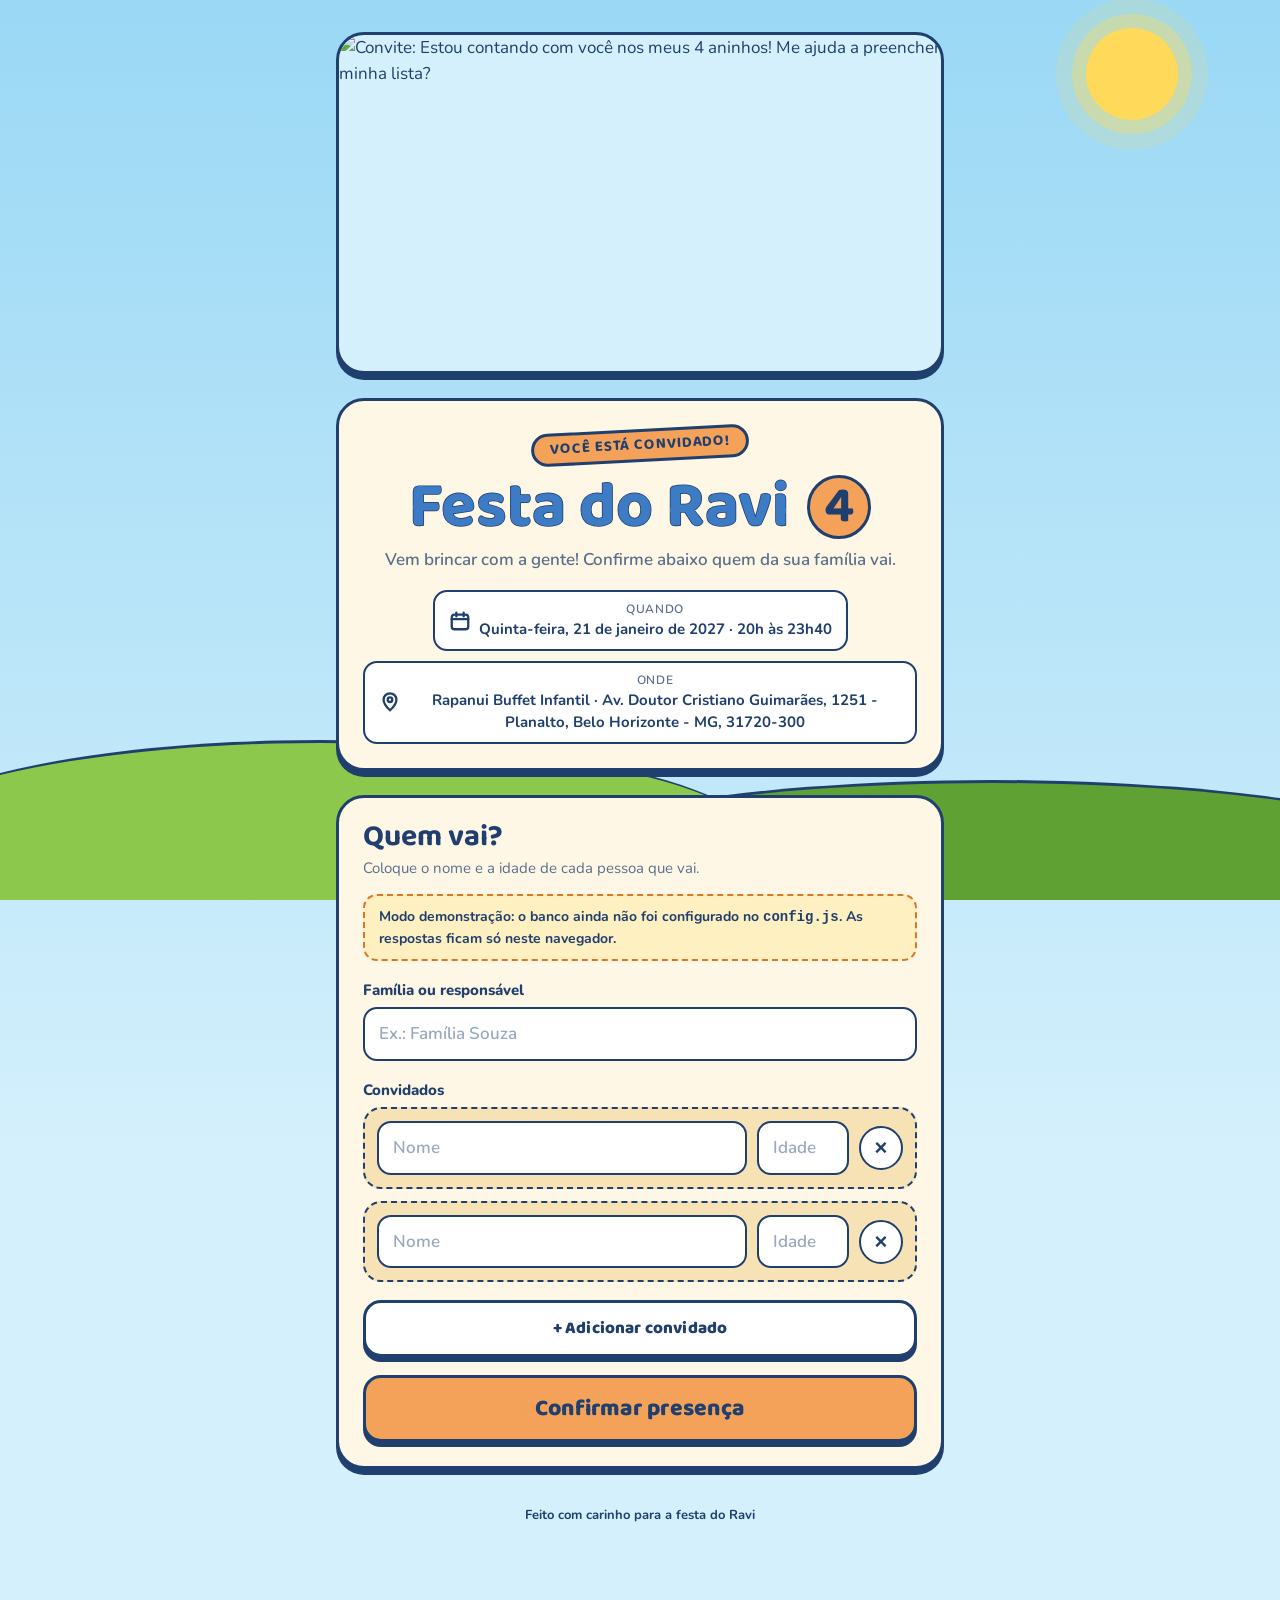
==== index.html @ a1134763 "Add files via upload" ====
<!doctype html>
<html lang="pt-BR">
<head>
  <meta charset="utf-8">
  <meta name="viewport" content="width=device-width, initial-scale=1, viewport-fit=cover">
  <title>Confirme sua presença 🎉</title>
  <meta name="description" content="Confirme a presença dos convidados na festa.">
  <link rel="preconnect" href="https://fonts.googleapis.com">
  <link rel="preconnect" href="https://fonts.gstatic.com" crossorigin>
  <link rel="stylesheet" href="https://fonts.googleapis.com/css2?family=Baloo+2:wght@600;700;800&family=Nunito:wght@600;700;800;900&display=swap">
  <link rel="stylesheet" href="styles.css">
  <script src="config.js"></script>
  <script src="app.js"></script>
</head>
<body>
  <div class="cenario" aria-hidden="true">
    <div class="sol"></div>
    <div class="nuvem n1"></div><div class="nuvem n2"></div><div class="nuvem n3"></div>
    <div class="morro m1"></div><div class="morro m2"></div>
  </div>

  <main class="pagina">
    <img class="topo-img" alt="Convite: Estou contando com você nos meus 4 aninhos! Me ajuda a preencher minha lista?" hidden>

    <section class="cartao convite">
      <span class="etiqueta">Você está convidado!</span>
      <h1>Festa do <span data-festa="aniversariante">Ravi</span> <span class="idade-bola" data-festa="idade">4</span></h1>
      <p class="sub">Vem brincar com a gente! Confirme abaixo quem da sua família vai.</p>
      <div class="infos">
        <div class="info">
          <svg width="22" height="22" viewBox="0 0 24 24" fill="none" stroke="currentColor" stroke-width="2.5" stroke-linecap="round"><rect x="3" y="5" width="18" height="16" rx="3"/><path d="M3 10h18M8 3v4M16 3v4"/></svg>
          <div><small>Quando</small><span data-festa="data"></span> · <span data-festa="horario"></span></div>
        </div>
        <div class="info">
          <svg width="22" height="22" viewBox="0 0 24 24" fill="none" stroke="currentColor" stroke-width="2.5" stroke-linecap="round"><path d="M12 21s-7-6.2-7-11.5A7 7 0 0 1 19 9.5C19 14.8 12 21 12 21z"/><circle cx="12" cy="9.5" r="2.5"/></svg>
          <div><small>Onde</small><span data-festa="local"></span></div>
        </div>
      </div>
    </section>

    <section class="cartao" id="area-form">
      <h2>Quem vai?</h2>
      <p class="dica"><span id="prazo">Confirme até <b data-festa="confirmarAte"></b>. </span>Coloque o nome e a idade de cada pessoa que vai.</p>
      <p class="aviso-demo" hidden>Modo demonstração: o banco ainda não foi configurado no <code>config.js</code>. As respostas ficam só neste navegador.</p>

      <form id="form" novalidate>
        <div>
          <label for="familia">Família ou responsável</label>
          <input id="familia" name="familia" maxlength="80" autocomplete="family-name" placeholder="Ex.: Família Souza" required>
        </div>

        <div>
          <label>Convidados</label>
          <div class="convidados" id="convidados"></div>
        </div>

        <button type="button" class="btn secundario" id="adicionar">+ Adicionar convidado</button>

        <p class="erro" id="erro" role="alert" hidden></p>
        <button type="submit" class="btn grande" id="enviar">Confirmar presença</button>
      </form>
    </section>

    <section class="cartao sucesso" id="area-ok" hidden>
      <div class="patinhas" aria-hidden="true">
        <svg width="34" height="34" viewBox="0 0 32 32" fill="currentColor"><ellipse cx="16" cy="21" rx="7" ry="6"/><ellipse cx="7" cy="13" rx="3" ry="4"/><ellipse cx="13" cy="8" rx="3" ry="4"/><ellipse cx="19" cy="8" rx="3" ry="4"/><ellipse cx="25" cy="13" rx="3" ry="4"/></svg>
        <svg width="34" height="34" viewBox="0 0 32 32" fill="currentColor"><ellipse cx="16" cy="21" rx="7" ry="6"/><ellipse cx="7" cy="13" rx="3" ry="4"/><ellipse cx="13" cy="8" rx="3" ry="4"/><ellipse cx="19" cy="8" rx="3" ry="4"/><ellipse cx="25" cy="13" rx="3" ry="4"/></svg>
        <svg width="34" height="34" viewBox="0 0 32 32" fill="currentColor"><ellipse cx="16" cy="21" rx="7" ry="6"/><ellipse cx="7" cy="13" rx="3" ry="4"/><ellipse cx="13" cy="8" rx="3" ry="4"/><ellipse cx="19" cy="8" rx="3" ry="4"/><ellipse cx="25" cy="13" rx="3" ry="4"/></svg>
      </div>
      <h2>Presença confirmada!</h2>
      <p class="dica" style="margin:0">Obrigado! Já anotamos:</p>
      <ul id="confirmados"></ul>
      <p class="dica" style="margin:0">Até a festa!</p>
      <button type="button" class="btn secundario" id="denovo">Confirmar outra família</button>
    </section>

    <p class="rodape">Feito com carinho para a festa do <span data-festa="aniversariante"></span></p>
  </main>

  <template id="tpl-convidado">
    <div class="convidado">
      <input class="c-nome" maxlength="80" placeholder="Nome" aria-label="Nome do convidado">
      <input class="c-idade" type="number" inputmode="numeric" min="0" max="120" placeholder="Idade" aria-label="Idade">
      <button type="button" class="btn-remover" aria-label="Remover convidado">×</button>
    </div>
  </template>

  <script>
    const lista = document.getElementById('convidados');
    const tpl = document.getElementById('tpl-convidado');
    const erro = document.getElementById('erro');
    let seq = 0;

    function adicionar(foco) {
      const linha = tpl.content.firstElementChild.cloneNode(true);
      seq++;
      linha.querySelector('.c-nome').id = 'nome-' + seq;
      linha.querySelector('.c-idade').id = 'idade-' + seq;
      linha.querySelector('.btn-remover').addEventListener('click', () => {
        if (lista.children.length > 1) linha.remove();
        else { linha.querySelector('.c-nome').value = ''; linha.querySelector('.c-idade').value = ''; }
      });
      lista.appendChild(linha);
      if (foco) linha.querySelector('.c-nome').focus();
    }

    function mostrarErro(msg) { erro.textContent = msg; erro.hidden = !msg; }

    document.getElementById('adicionar').addEventListener('click', () => adicionar(true));

    document.getElementById('form').addEventListener('submit', async (e) => {
      e.preventDefault();
      mostrarErro('');
      const familia = document.getElementById('familia').value.trim();
      const convidados = [];
      for (const linha of lista.children) {
        const nome = linha.querySelector('.c-nome').value.trim();
        const idadeTxt = linha.querySelector('.c-idade').value.trim();
        if (!nome && !idadeTxt) continue;
        const idade = Number(idadeTxt);
        if (!nome) return mostrarErro('Falta o nome de um convidado.');
        if (idadeTxt === '' || !Number.isInteger(idade) || idade < 0 || idade > 120)
          return mostrarErro('Informe a idade de ' + nome + ' (só números, ex.: 4 ou 35).');
        convidados.push({ nome, idade });
      }
      if (!familia) { document.getElementById('familia').focus(); return mostrarErro('Escreva o nome da família ou do responsável.'); }
      if (!convidados.length) return mostrarErro('Adicione pelo menos um convidado.');

      const btn = document.getElementById('enviar');
      btn.disabled = true; btn.textContent = 'Enviando…';
      try {
        await DB.confirmar(familia, convidados);
        const ul = document.getElementById('confirmados');
        ul.replaceChildren(...convidados.map(c => {
          const li = document.createElement('li');
          li.textContent = c.nome + ' · ' + c.idade + (c.idade === 1 ? ' ano' : ' anos');
          return li;
        }));
        document.getElementById('area-form').hidden = true;
        document.getElementById('area-ok').hidden = false;
        window.scrollTo({ top: 0, behavior: 'smooth' });
      } catch (err) {
        mostrarErro('Não conseguimos enviar agora. Verifique a internet e tente de novo.');
        console.error(err);
      } finally {
        btn.disabled = false; btn.textContent = 'Confirmar presença';
      }
    });

    document.getElementById('denovo').addEventListener('click', () => {
      document.getElementById('form').reset();
      lista.replaceChildren(); adicionar(); adicionar();
      document.getElementById('area-ok').hidden = true;
      document.getElementById('area-form').hidden = false;
      document.getElementById('familia').focus();
    });

    if (!FESTA.confirmarAte) document.getElementById('prazo').hidden = true;
    adicionar(); adicionar();
  </script>
</body>
</html>
---- styles.css ----
/* Tema: desenho de quintal ensolarado — céu azul, morros verdes, contorno de desenho animado.
   Paleta inspirada nos azuis e laranjas de um cachorrinho de desenho. Tema único (sempre claro). */
:root {
  --ceu: #9AD8F5;
  --ceu-claro: #D4F0FC;
  --azul: #3D7BC4;
  --azul-escuro: #1F3F6E;
  --laranja: #F4A259;
  --laranja-escuro: #D9772B;
  --creme: #FFF7E6;
  --areia: #F7E2B5;
  --grama: #8CC84B;
  --grama-escura: #5FA132;
  --texto: #1F3F6E;
  --suave: #5B6F8C;
  --erro: #C8423B;
  --contorno: 3px solid var(--azul-escuro);
  --sombra: 0 6px 0 var(--azul-escuro);
  --fonte-titulo: 'Baloo 2', 'Arial Rounded MT Bold', system-ui, sans-serif;
  --fonte: 'Nunito', system-ui, -apple-system, 'Segoe UI', sans-serif;
  color-scheme: light;
}

* { box-sizing: border-box; }
[hidden] { display: none !important; }
html { background: var(--ceu); }
body {
  margin: 0; min-height: 100vh;
  font-family: var(--fonte); font-size: 17px; line-height: 1.5; color: var(--texto);
  background: linear-gradient(180deg, var(--ceu) 0%, var(--ceu-claro) 70%, var(--ceu-claro) 100%);
  overflow-x: hidden;
}

/* ---------- Cenário ---------- */
.cenario { position: fixed; inset: 0; pointer-events: none; z-index: 0; overflow: hidden; }
.sol {
  position: absolute; top: 28px; right: 8%; width: 92px; height: 92px; border-radius: 50%;
  background: #FFD95A; box-shadow: 0 0 0 14px rgba(255, 217, 90, .35), 0 0 0 30px rgba(255, 217, 90, .15);
}
.nuvem { position: absolute; background: #fff; border-radius: 999px; height: 34px; opacity: .95; animation: flutuar 40s linear infinite; }
.nuvem::before, .nuvem::after { content: ""; position: absolute; background: #fff; border-radius: 50%; }
.nuvem::before { width: 46px; height: 46px; top: -22px; left: 18px; }
.nuvem::after { width: 34px; height: 34px; top: -14px; left: 52px; }
.n1 { width: 120px; top: 70px; left: -140px; }
.n2 { width: 96px; top: 190px; left: -140px; animation-duration: 55s; animation-delay: -20s; }
.n3 { width: 140px; top: 120px; left: -160px; animation-duration: 70s; animation-delay: -45s; }
@keyframes flutuar { to { transform: translateX(calc(100vw + 320px)); } }
.morro { position: absolute; bottom: -60px; border-radius: 50% 50% 0 0; border-top: var(--contorno); }
.m1 { left: -10%; width: 70%; height: 220px; background: var(--grama); }
.m2 { right: -15%; width: 75%; height: 180px; background: var(--grama-escura); }
@media (prefers-reduced-motion: reduce) { .nuvem { animation: none; left: auto; } .n1 { left: 6%; } .n2 { left: 55%; } .n3 { left: 30%; } }

/* ---------- Layout ---------- */
.pagina {
  position: relative; z-index: 1; max-width: 640px; margin: 0 auto;
  padding-block: 32px 120px;
  padding-left: max(16px, env(safe-area-inset-left, 0px));
  padding-right: max(16px, env(safe-area-inset-right, 0px));
  display: flex; flex-direction: column; gap: 24px;
}
.pagina.larga { max-width: 1040px; }

.cartao {
  background: var(--creme); border: var(--contorno); border-radius: 28px; box-shadow: var(--sombra);
  padding: 24px;
}

/* ---------- Convite ---------- */
.convite { text-align: center; position: relative; padding-top: 28px; }
.topo-img {
  display: block; width: 100%; max-width: 100%; height: auto; aspect-ratio: 1672 / 941; object-fit: cover;
  border: var(--contorno); border-radius: 28px; box-shadow: var(--sombra); background: var(--ceu-claro);
}
.etiqueta {
  display: inline-block; font-family: var(--fonte-titulo); font-weight: 700; font-size: 15px; letter-spacing: .06em; text-transform: uppercase;
  background: var(--laranja); color: var(--azul-escuro); border: var(--contorno); border-radius: 999px; padding: 2px 16px;
  transform: rotate(-3deg);
}
h1, h2, h3 { font-family: var(--fonte-titulo); line-height: 1.05; margin: 0; text-wrap: balance; }
h1 { font-size: clamp(40px, 11vw, 64px); color: var(--azul); margin-top: 12px; -webkit-text-stroke: 1.5px var(--azul-escuro); paint-order: stroke fill; }
.idade-bola {
  display: inline-grid; place-items: center; width: 1.25em; height: 1.25em; border-radius: 50%;
  background: var(--laranja); color: var(--azul-escuro); border: var(--contorno); font-size: .8em; vertical-align: .08em;
  -webkit-text-stroke: 0; margin-left: .1em;
}
.sub { color: var(--suave); margin: 6px 0 0; font-weight: 600; }
.infos { display: flex; flex-wrap: wrap; justify-content: center; gap: 10px; margin-top: 18px; }
.info { background: #fff; border: 2px solid var(--azul-escuro); border-radius: 14px; padding: 8px 14px; font-weight: 700; font-size: 15px; display: flex; gap: 8px; align-items: center; min-width: 0; }
.info small { display: block; font-weight: 600; color: var(--suave); font-size: 12px; text-transform: uppercase; letter-spacing: .06em; }
.info svg { flex: none; }

/* ---------- Formulário ---------- */
h2 { font-size: 30px; color: var(--azul-escuro); }
.dica { color: var(--suave); margin: 4px 0 0; font-size: 15px; }
form { display: flex; flex-direction: column; gap: 18px; margin-top: 18px; }
label { font-weight: 800; font-size: 15px; display: block; margin-bottom: 6px; }
input {
  width: 100%; font: inherit; font-weight: 700; color: var(--texto);
  background: #fff; border: 2.5px solid var(--azul-escuro); border-radius: 14px; padding: 12px 14px; min-height: 50px;
}
input::placeholder { color: #9AA8BC; font-weight: 600; }
input:focus-visible, button:focus-visible { outline: 4px solid var(--laranja); outline-offset: 2px; }

.convidados { display: flex; flex-direction: column; gap: 12px; }
.convidado {
  display: grid; grid-template-columns: 1fr 92px auto; gap: 10px; align-items: center;
  background: var(--areia); border: 2px dashed var(--azul-escuro); border-radius: 18px; padding: 12px;
}
.convidado .selo { grid-column: 1 / -1; justify-self: start; }
.btn-remover {
  width: 44px; height: 44px; border-radius: 50%; border: 2.5px solid var(--azul-escuro); background: #fff; color: var(--azul-escuro);
  font-size: 22px; font-weight: 800; cursor: pointer; line-height: 1;
}
.btn-remover:hover { background: var(--ceu-claro); }

.selo {
  font-size: 13px; font-weight: 800; border-radius: 999px; padding: 3px 12px; border: 2px solid var(--azul-escuro);
  background: #fff; color: var(--suave);
}
.selo.gratis { background: var(--ceu); color: var(--azul-escuro); }
.selo.paga { background: var(--laranja); color: var(--azul-escuro); }

.btn {
  font-family: var(--fonte-titulo); font-weight: 800; font-size: 20px; letter-spacing: .01em;
  border: var(--contorno); border-radius: 18px; padding: 12px 22px; cursor: pointer; min-height: 54px;
  background: var(--laranja); color: var(--azul-escuro); box-shadow: 0 5px 0 var(--azul-escuro);
  transition: transform .08s, box-shadow .08s;
}
.btn:hover { background: #F7B475; }
.btn:active { transform: translateY(4px); box-shadow: 0 1px 0 var(--azul-escuro); }
.btn[disabled] { opacity: .6; cursor: wait; }
.btn.azul { background: var(--azul); color: #fff; }
.btn.azul:hover { background: #4A8BD6; }
.btn.secundario { background: #fff; font-size: 17px; min-height: 48px; }
.btn.secundario:hover { background: var(--ceu-claro); }
.btn.grande { width: 100%; font-size: 23px; }

.erro { color: var(--erro); font-weight: 800; margin: 0; }
.regra { display: flex; flex-wrap: wrap; gap: 8px; align-items: center; font-size: 14px; color: var(--suave); font-weight: 600; }

.sucesso { text-align: center; display: flex; flex-direction: column; gap: 14px; align-items: center; }
.sucesso ul { list-style: none; padding: 0; margin: 0; display: flex; flex-wrap: wrap; gap: 8px; justify-content: center; }
.sucesso li { background: #fff; border: 2px solid var(--azul-escuro); border-radius: 999px; padding: 4px 14px; font-weight: 800; }
.patinhas { display: flex; gap: 10px; color: var(--laranja-escuro); }
.patinhas svg:nth-child(even) { transform: translateY(-10px) rotate(12deg); }
.patinhas svg:nth-child(odd) { transform: rotate(-10deg); }

.aviso-demo {
  background: #FFF0C2; border: 2px dashed var(--laranja-escuro); border-radius: 14px; padding: 10px 14px; font-size: 14px; font-weight: 700;
}
.rodape { text-align: center; font-size: 13px; color: var(--azul-escuro); font-weight: 700; }

/* ---------- Painel ---------- */
.painel-topo { display: flex; flex-wrap: wrap; align-items: center; justify-content: space-between; gap: 14px; }
.painel-topo h1 { font-size: clamp(32px, 7vw, 48px); margin: 0; }
.acoes { display: flex; gap: 10px; flex-wrap: wrap; }

.totais { display: grid; grid-template-columns: repeat(3, 1fr); gap: 14px; }
.total { border: var(--contorno); border-radius: 22px; padding: 14px 18px; box-shadow: var(--sombra); background: #fff; }
.total b { display: block; font-family: var(--fonte-titulo); font-size: 46px; line-height: 1; font-variant-numeric: tabular-nums; }
.total span { font-weight: 800; font-size: 14px; }
.total.gratis { background: var(--ceu); }
.total.paga { background: var(--laranja); }

.lados { display: grid; grid-template-columns: 1fr 1fr; gap: 20px; align-items: start; }
.lado { padding: 0; overflow: hidden; }
.lado-cabeca { padding: 16px 20px; border-bottom: var(--contorno); display: flex; justify-content: space-between; gap: 10px; align-items: center; }
.lado.gratis .lado-cabeca { background: var(--ceu); }
.lado.paga .lado-cabeca { background: var(--laranja); }
.lado-cabeca h2 { font-size: 24px; }
.lado-cabeca p { margin: 2px 0 0; font-size: 14px; font-weight: 700; }
.contador {
  font-family: var(--fonte-titulo); font-weight: 800; font-size: 26px; min-width: 52px; height: 52px; display: grid; place-items: center;
  background: #fff; border: var(--contorno); border-radius: 50%; font-variant-numeric: tabular-nums; flex: none;
}
.lista { list-style: none; margin: 0; padding: 8px 12px 12px; }
.lista li { display: grid; grid-template-columns: 44px 1fr auto; gap: 12px; align-items: center; padding: 10px 8px; border-bottom: 2px dotted #C9D6E6; }
.lista li:last-child { border-bottom: 0; }
.lista .idade {
  width: 44px; height: 44px; border-radius: 50%; display: grid; place-items: center; font-weight: 900; font-variant-numeric: tabular-nums;
  border: 2px solid var(--azul-escuro); background: #fff;
}
.lista .nome { font-weight: 800; overflow-wrap: anywhere; min-width: 0; }
.lista .familia { font-size: 13px; color: var(--suave); font-weight: 600; display: block; }
.lista .vazio { display: block; text-align: center; color: var(--suave); font-weight: 700; padding: 24px 8px; border: 0; }
.apagar { background: none; border: 0; color: var(--suave); font: inherit; font-size: 13px; font-weight: 800; cursor: pointer; padding: 6px; border-radius: 8px; }
.apagar:hover { color: var(--erro); background: #FBE3E1; }
.apagar.confirmar { color: #fff; background: var(--erro); }

.login { max-width: 420px; margin: 0 auto; width: 100%; }

@media (max-width: 760px) {
  .lados { grid-template-columns: 1fr; }
  .totais { grid-template-columns: 1fr 1fr; }
  .totais .total:first-child { grid-column: 1 / -1; }
}
@media (max-width: 420px) {
  .cartao { padding: 18px; border-radius: 22px; }
  .convidado { grid-template-columns: 1fr 76px auto; gap: 8px; }
  .total b { font-size: 38px; }
}
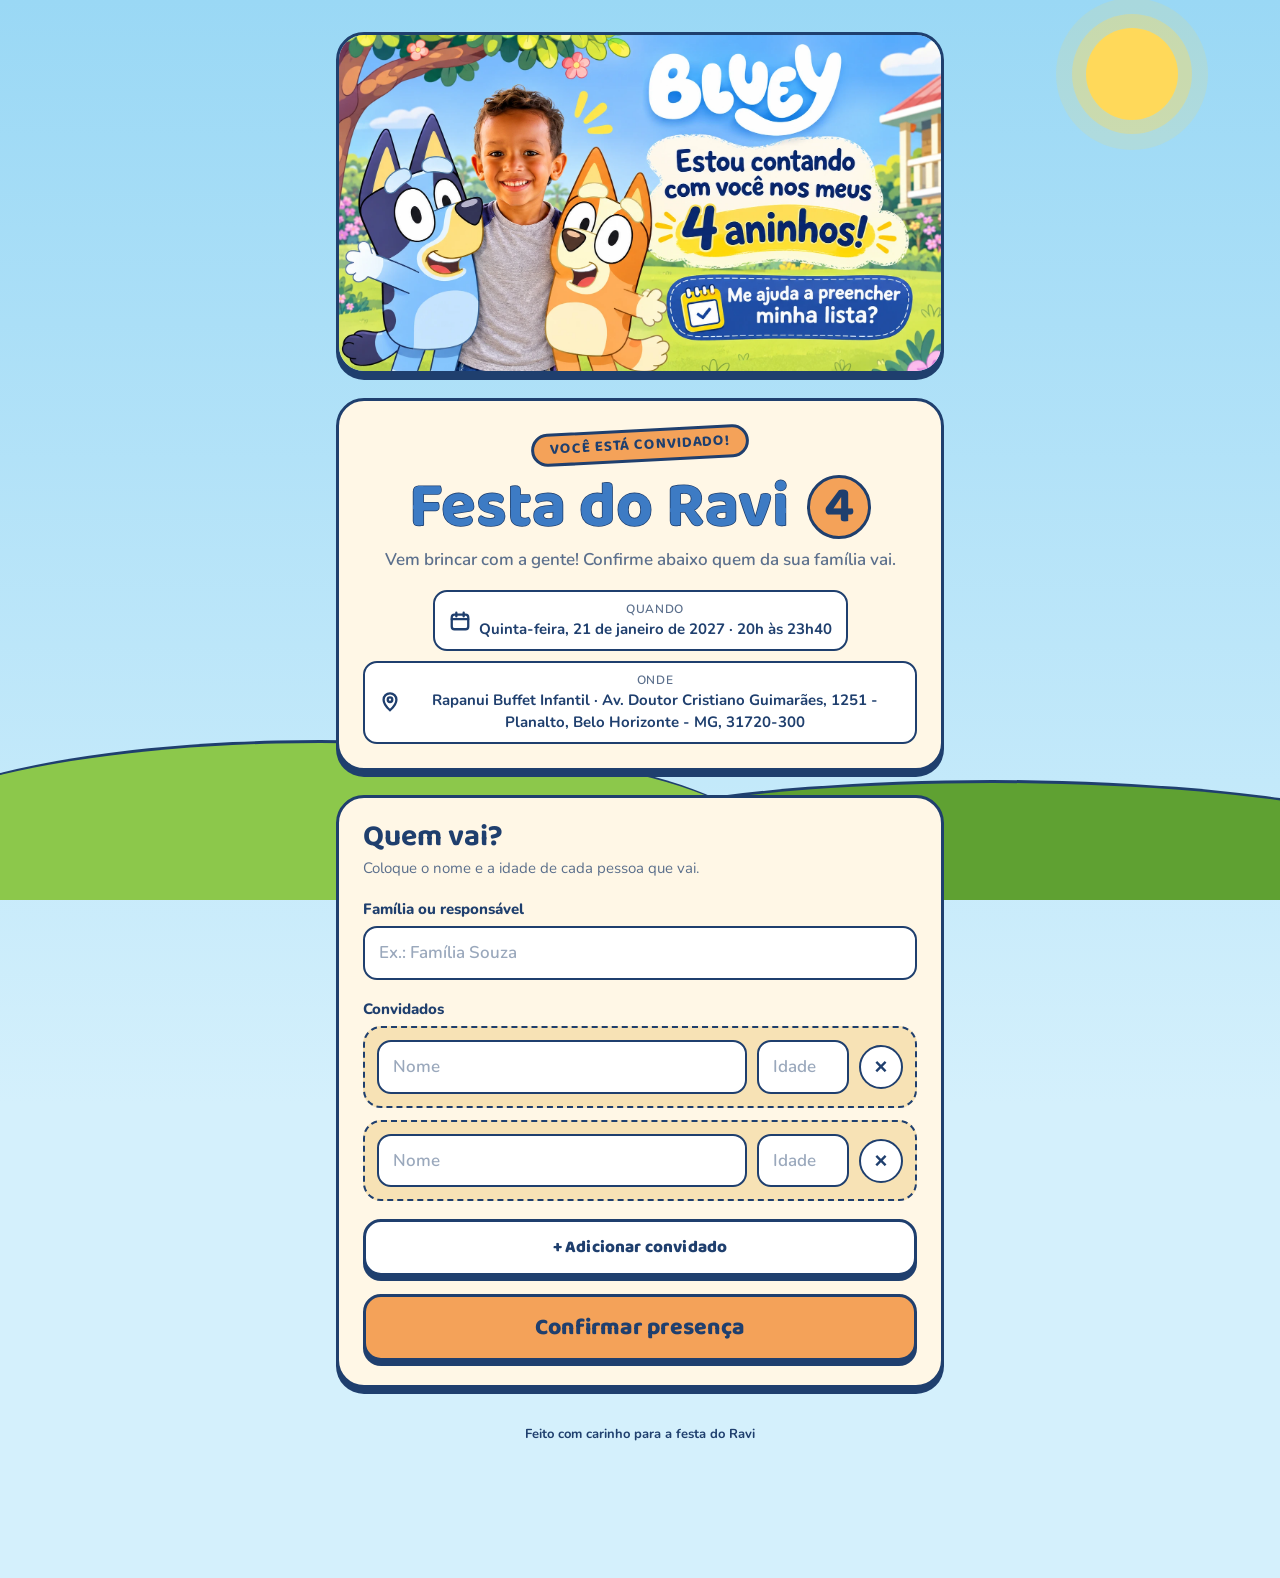
==== commit 67af5d81: "Update index.html" ====
--- a/index.html
+++ b/index.html
@@ -11,6 +11,17 @@
   <link rel="stylesheet" href="styles.css">
   <script src="config.js"></script>
   <script src="app.js"></script>
+  <style>
+    /* Tela de obrigado */
+    .sucesso { padding-block: 32px; }
+    .obrigado-titulo { font-size: clamp(36px, 10vw, 56px); color: var(--azul); -webkit-text-stroke: 1.5px var(--azul-escuro); paint-order: stroke fill; margin: 4px 0 0; outline: none; overflow-wrap: anywhere; }
+    .obrigado-texto { margin: 0; font-size: 18px; font-weight: 700; color: var(--suave); max-width: 32ch; text-wrap: balance; }
+    .lembrete { width: 100%; background: #fff; border: 2.5px dashed var(--azul-escuro); border-radius: 20px; padding: 16px 18px; display: flex; flex-direction: column; gap: 10px; text-align: left; }
+    .lembrete-titulo { margin: 0; font-family: var(--fonte-titulo); font-weight: 800; font-size: 20px; color: var(--laranja-escuro); }
+    .lembrete-linha { display: flex; gap: 10px; align-items: flex-start; font-weight: 800; min-width: 0; }
+    .lembrete-linha svg { flex: none; margin-top: 2px; }
+    #confete { position: fixed; inset: 0; width: 100%; height: 100%; pointer-events: none; z-index: 5; }
+  </style>
 </head>
 <body>
   <div class="cenario" aria-hidden="true">
@@ -67,12 +78,27 @@
         <svg width="34" height="34" viewBox="0 0 32 32" fill="currentColor"><ellipse cx="16" cy="21" rx="7" ry="6"/><ellipse cx="7" cy="13" rx="3" ry="4"/><ellipse cx="13" cy="8" rx="3" ry="4"/><ellipse cx="19" cy="8" rx="3" ry="4"/><ellipse cx="25" cy="13" rx="3" ry="4"/></svg>
         <svg width="34" height="34" viewBox="0 0 32 32" fill="currentColor"><ellipse cx="16" cy="21" rx="7" ry="6"/><ellipse cx="7" cy="13" rx="3" ry="4"/><ellipse cx="13" cy="8" rx="3" ry="4"/><ellipse cx="19" cy="8" rx="3" ry="4"/><ellipse cx="25" cy="13" rx="3" ry="4"/></svg>
       </div>
-      <h2>Presença confirmada!</h2>
-      <p class="dica" style="margin:0">Obrigado! Já anotamos:</p>
+      <span class="etiqueta">Presença confirmada</span>
+      <h1 class="obrigado-titulo" tabindex="-1" id="ok-titulo">Obrigado, <span id="ok-familia"></span>!</h1>
+      <p class="obrigado-texto">O <span data-festa="aniversariante"></span> vai adorar ver vocês na festa. Já anotamos:</p>
       <ul id="confirmados"></ul>
-      <p class="dica" style="margin:0">Até a festa!</p>
+
+      <div class="lembrete">
+        <p class="lembrete-titulo">Guarde a data</p>
+        <div class="lembrete-linha">
+          <svg width="22" height="22" viewBox="0 0 24 24" fill="none" stroke="currentColor" stroke-width="2.5" stroke-linecap="round" aria-hidden="true"><rect x="3" y="5" width="18" height="16" rx="3"/><path d="M3 10h18M8 3v4M16 3v4"/></svg>
+          <span><span data-festa="data"></span> · <span data-festa="horario"></span></span>
+        </div>
+        <div class="lembrete-linha">
+          <svg width="22" height="22" viewBox="0 0 24 24" fill="none" stroke="currentColor" stroke-width="2.5" stroke-linecap="round" aria-hidden="true"><path d="M12 21s-7-6.2-7-11.5A7 7 0 0 1 19 9.5C19 14.8 12 21 12 21z"/><circle cx="12" cy="9.5" r="2.5"/></svg>
+          <span data-festa="local"></span>
+        </div>
+      </div>
+
+      <p class="obrigado-texto">Até lá!</p>
       <button type="button" class="btn secundario" id="denovo">Confirmar outra família</button>
     </section>
+    <canvas id="confete" aria-hidden="true"></canvas>
 
     <p class="rodape">Feito com carinho para a festa do <span data-festa="aniversariante"></span></p>
   </main>
@@ -136,9 +162,13 @@
           li.textContent = c.nome + ' · ' + c.idade + (c.idade === 1 ? ' ano' : ' anos');
           return li;
         }));
+        document.getElementById('ok-familia').textContent = familia;
+        document.querySelector('.convite').hidden = true;
         document.getElementById('area-form').hidden = true;
         document.getElementById('area-ok').hidden = false;
-        window.scrollTo({ top: 0, behavior: 'smooth' });
+        window.scrollTo({ top: 0 });
+        document.getElementById('ok-titulo').focus({ preventScroll: true });
+        confete();
       } catch (err) {
         mostrarErro('Não conseguimos enviar agora. Verifique a internet e tente de novo.');
         console.error(err);
@@ -151,9 +181,41 @@
       document.getElementById('form').reset();
       lista.replaceChildren(); adicionar(); adicionar();
       document.getElementById('area-ok').hidden = true;
+      document.querySelector('.convite').hidden = false;
       document.getElementById('area-form').hidden = false;
-      document.getElementById('familia').focus();
+      document.getElementById('area-form').scrollIntoView();
+      document.getElementById('familia').focus({ preventScroll: true });
     });
+
+    // Chuva de confete rápida na tela de obrigado
+    function confete() {
+      if (window.matchMedia('(prefers-reduced-motion: reduce)').matches) return;
+      const cv = document.getElementById('confete'), ctx = cv.getContext('2d');
+      const dpr = window.devicePixelRatio || 1;
+      cv.width = innerWidth * dpr; cv.height = innerHeight * dpr; ctx.scale(dpr, dpr);
+      const cores = ['#3D7BC4', '#F4A259', '#9AD8F5', '#8CC84B', '#FFD95A', '#ffffff'];
+      const pecas = Array.from({ length: 140 }, () => ({
+        x: Math.random() * innerWidth, y: -20 - Math.random() * innerHeight * 0.6,
+        w: 6 + Math.random() * 6, h: 10 + Math.random() * 8, cor: cores[Math.floor(Math.random() * cores.length)],
+        vy: 2 + Math.random() * 3, vx: -1 + Math.random() * 2, rot: Math.random() * 6, vr: -0.2 + Math.random() * 0.4
+      }));
+      const inicio = performance.now();
+      (function quadro(t) {
+        ctx.clearRect(0, 0, innerWidth, innerHeight);
+        const fim = t - inicio > 3200;
+        let vivos = 0;
+        for (const p of pecas) {
+          p.x += p.vx; p.y += p.vy; p.rot += p.vr;
+          if (p.y > innerHeight + 20) { if (fim) continue; p.y = -20; }
+          vivos++;
+          ctx.save(); ctx.translate(p.x, p.y); ctx.rotate(p.rot);
+          ctx.fillStyle = p.cor; ctx.strokeStyle = '#1F3F6E'; ctx.lineWidth = 1.5;
+          ctx.fillRect(-p.w / 2, -p.h / 2, p.w, p.h); ctx.strokeRect(-p.w / 2, -p.h / 2, p.w, p.h);
+          ctx.restore();
+        }
+        if (vivos) requestAnimationFrame(quadro); else ctx.clearRect(0, 0, innerWidth, innerHeight);
+      })(inicio);
+    }
 
     if (!FESTA.confirmarAte) document.getElementById('prazo').hidden = true;
     adicionar(); adicionar();
